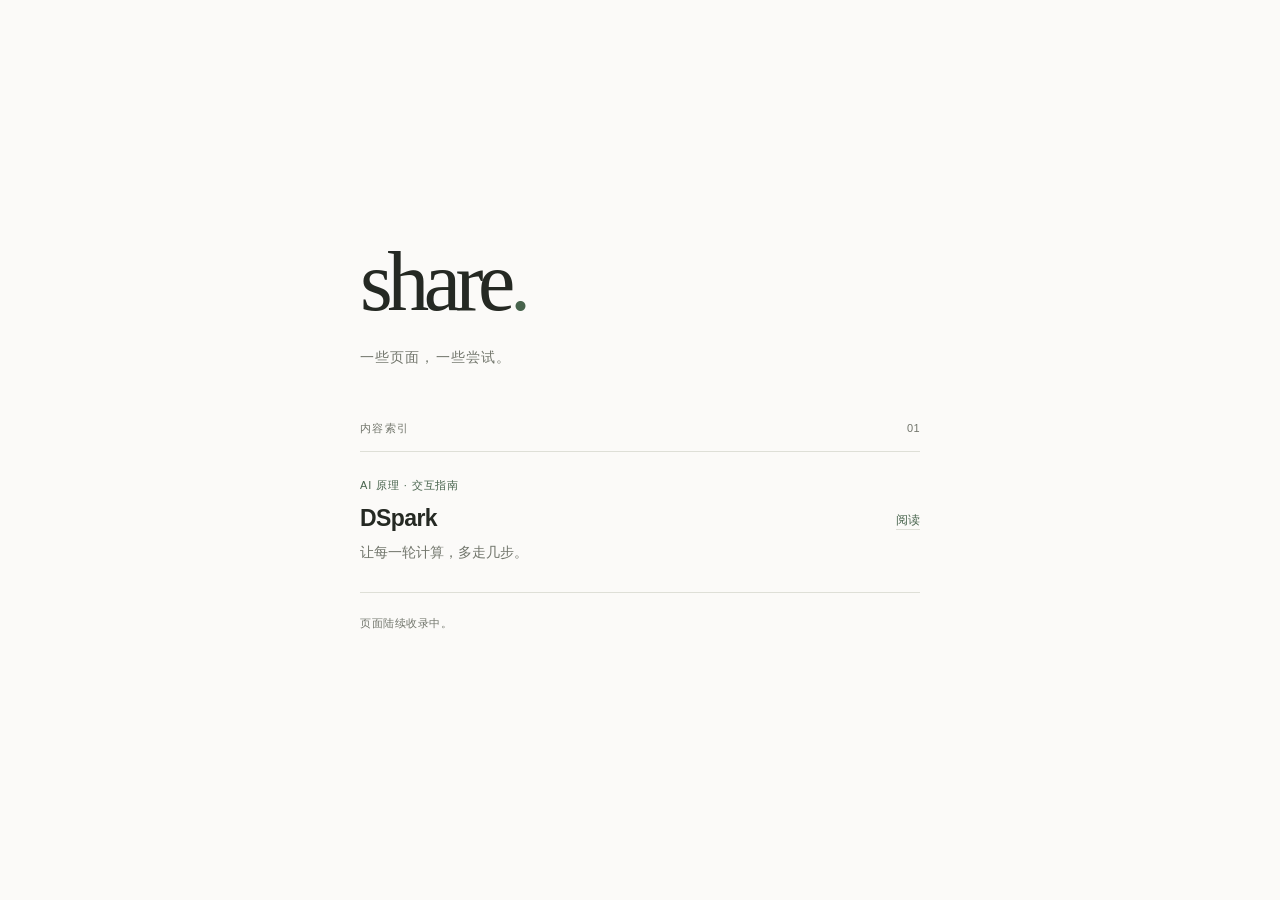
==== index.html @ edf93443 "init" ====
<!doctype html>
<html lang="zh-CN">
<head>
<meta charset="utf-8">
<meta name="viewport" content="width=device-width,initial-scale=1">
<meta name="description" content="一些页面，一些尝试。">
<title>share</title>
<style>
  :root{color-scheme:light dark;--bg:#fbfaf8;--ink:#252923;--muted:#71756b;--line:#dedfd7;--accent:#47634c;--hover:#f1f2eb}
  @media (prefers-color-scheme:dark){:root{--bg:#141613;--ink:#eeeee5;--muted:#a1a698;--line:#353b31;--accent:#b4c9a6;--hover:#1d221b}}
  *{box-sizing:border-box}
  body{margin:0;min-height:100dvh;display:grid;place-items:center;padding:64px 28px 96px;
       background:var(--bg);color:var(--ink);
       font:16px/1.6 -apple-system,BlinkMacSystemFont,"Segoe UI","PingFang SC","Microsoft YaHei",sans-serif}
  main{width:100%;max-width:560px}
  h1{margin:0;font:400 clamp(64px,12vw,84px)/1.1 Georgia,"Times New Roman",serif;letter-spacing:-.065em}
  h1 span{color:var(--accent)}
  p{margin:0}
  .intro{margin-top:18px;color:var(--muted);font-size:14px;letter-spacing:.08em}
  nav{margin-top:52px}
  .index-label{display:flex;justify-content:space-between;padding-bottom:13px;color:var(--muted);font-size:11px;letter-spacing:.12em}
  .count{font-variant-numeric:tabular-nums;letter-spacing:.04em}
  .entry{display:flex;align-items:center;justify-content:space-between;gap:24px;
         padding:25px 0 27px;border-block:1px solid var(--line);color:inherit;text-decoration:none;
         transition:background-color .18s ease}
  .category{display:block;margin-bottom:7px;color:var(--accent);font-size:11px;letter-spacing:.08em}
  .entry h2{margin:0;font-size:23px;line-height:1.4;font-weight:550;letter-spacing:-.025em}
  .description{margin-top:6px;color:var(--muted);font-size:14px;line-height:1.8}
  .read{flex-shrink:0;color:var(--accent);font-size:12px;text-decoration:underline;text-underline-offset:5px;text-decoration-color:var(--line)}
  .entry:hover{background:var(--hover)}
  .entry:hover .read{text-decoration-color:currentColor}
  .entry:focus-visible{outline:2px solid var(--accent);outline-offset:6px;border-radius:2px}
  footer{margin-top:22px;color:var(--muted);font-size:11px;letter-spacing:.05em}
  @media (max-width:480px){body{padding:48px 26px 72px}nav{margin-top:40px}.entry{gap:18px}.description{font-size:13px}}
  @media (prefers-reduced-motion:reduce){.entry{transition:none}}
</style>
</head>
<body>
  <main>
    <header>
      <h1>share<span>.</span></h1>
      <p class="intro">一些页面，一些尝试。</p>
    </header>
    <nav aria-label="分享页面">
      <div class="index-label"><span>内容索引</span><span class="count">01</span></div>
      <a class="entry" href="ai-explain/dspark-gpt6pro-v2.html">
        <div>
          <span class="category">AI 原理 · 交互指南</span>
          <h2>DSpark</h2>
          <p class="description">让每一轮计算，多走几步。</p>
        </div>
        <span class="read" aria-hidden="true">阅读</span>
      </a>
    </nav>
    <footer>页面陆续收录中。</footer>
  </main>
</body>
</html>
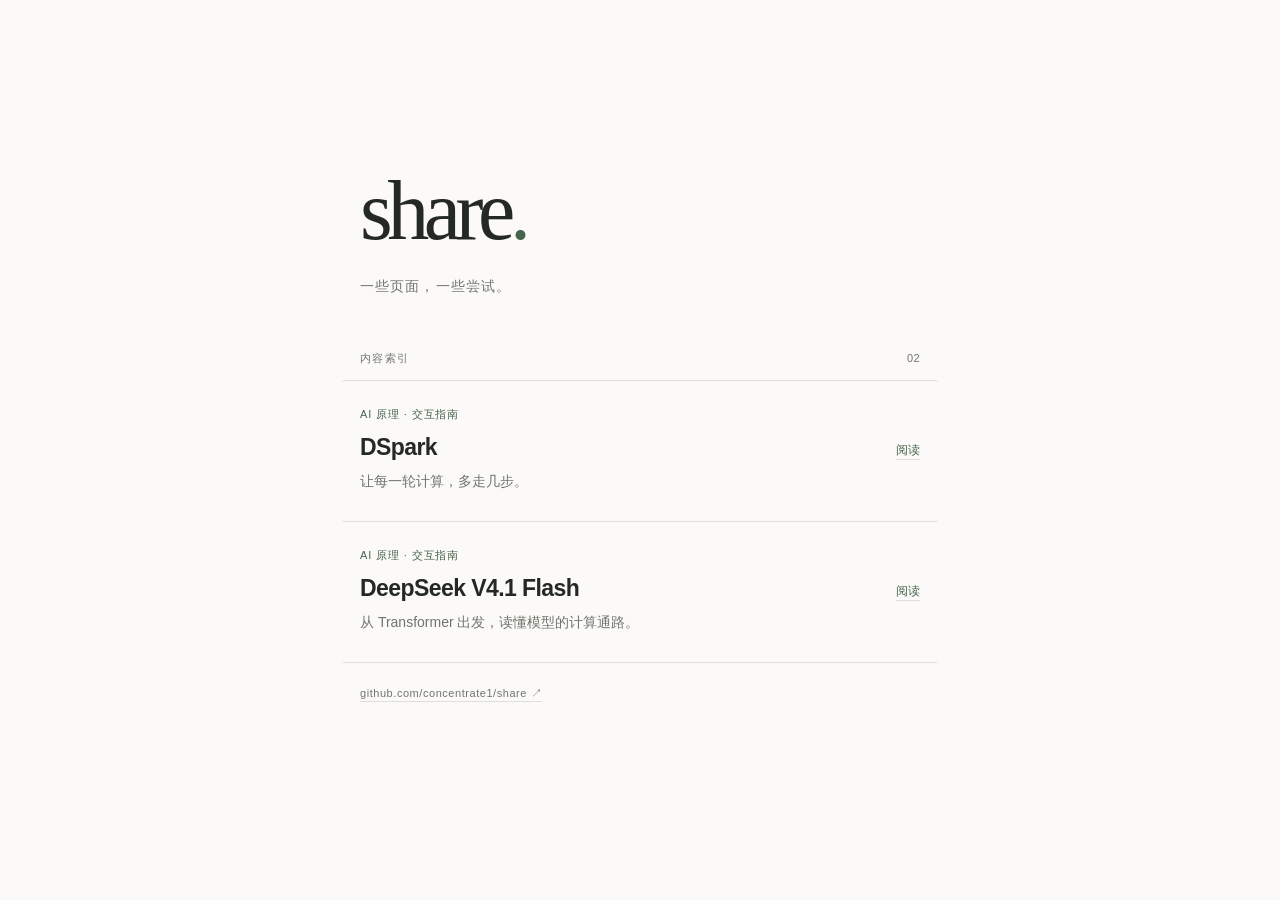
==== commit bef7572c: "调整目录结构，增加 deepseek-v4.1-flash 可视化" ====
--- a/index.html
+++ b/index.html
@@ -21,8 +21,10 @@
   .index-label{display:flex;justify-content:space-between;padding-bottom:13px;color:var(--muted);font-size:11px;letter-spacing:.12em}
   .count{font-variant-numeric:tabular-nums;letter-spacing:.04em}
   .entry{display:flex;align-items:center;justify-content:space-between;gap:24px;
-         padding:25px 0 27px;border-block:1px solid var(--line);color:inherit;text-decoration:none;
+         margin-inline:-18px;padding:25px 18px 27px;border-block:1px solid var(--line);border-radius:3px;
+         color:inherit;text-decoration:none;
          transition:background-color .18s ease}
+  .entry + .entry{border-top:0}
   .category{display:block;margin-bottom:7px;color:var(--accent);font-size:11px;letter-spacing:.08em}
   .entry h2{margin:0;font-size:23px;line-height:1.4;font-weight:550;letter-spacing:-.025em}
   .description{margin-top:6px;color:var(--muted);font-size:14px;line-height:1.8}
@@ -31,6 +33,8 @@
   .entry:hover .read{text-decoration-color:currentColor}
   .entry:focus-visible{outline:2px solid var(--accent);outline-offset:6px;border-radius:2px}
   footer{margin-top:22px;color:var(--muted);font-size:11px;letter-spacing:.05em}
+  footer a{display:inline-block;color:inherit;text-underline-offset:4px;text-decoration-color:var(--line)}
+  footer a:hover{color:var(--accent);text-decoration-color:currentColor}
   @media (max-width:480px){body{padding:48px 26px 72px}nav{margin-top:40px}.entry{gap:18px}.description{font-size:13px}}
   @media (prefers-reduced-motion:reduce){.entry{transition:none}}
 </style>
@@ -42,17 +46,27 @@
       <p class="intro">一些页面，一些尝试。</p>
     </header>
     <nav aria-label="分享页面">
-      <div class="index-label"><span>内容索引</span><span class="count">01</span></div>
-      <a class="entry" href="ai-explain/dspark-gpt6pro-v2.html">
+      <div class="index-label"><span>内容索引</span><span class="count">02</span></div>
+      <a class="entry" href="ai-explain/dspark/dspark-gpt6pro-v2.html" aria-labelledby="dspark-title">
         <div>
           <span class="category">AI 原理 · 交互指南</span>
-          <h2>DSpark</h2>
+          <h2 id="dspark-title">DSpark</h2>
           <p class="description">让每一轮计算，多走几步。</p>
         </div>
         <span class="read" aria-hidden="true">阅读</span>
       </a>
+      <a class="entry" href="ai-explain/deepseek-v4.1-flash/guide.html" aria-labelledby="deepseek-v41-title">
+        <div>
+          <span class="category">AI 原理 · 交互指南</span>
+          <h2 id="deepseek-v41-title">DeepSeek V4.1 Flash</h2>
+          <p class="description">从 Transformer 出发，读懂模型的计算通路。</p>
+        </div>
+        <span class="read" aria-hidden="true">阅读</span>
+      </a>
     </nav>
-    <footer>页面陆续收录中。</footer>
+    <footer>
+      <a href="https://github.com/concentrate1/share" target="_blank" rel="noopener noreferrer">github.com/concentrate1/share ↗</a>
+    </footer>
   </main>
 </body>
 </html>
